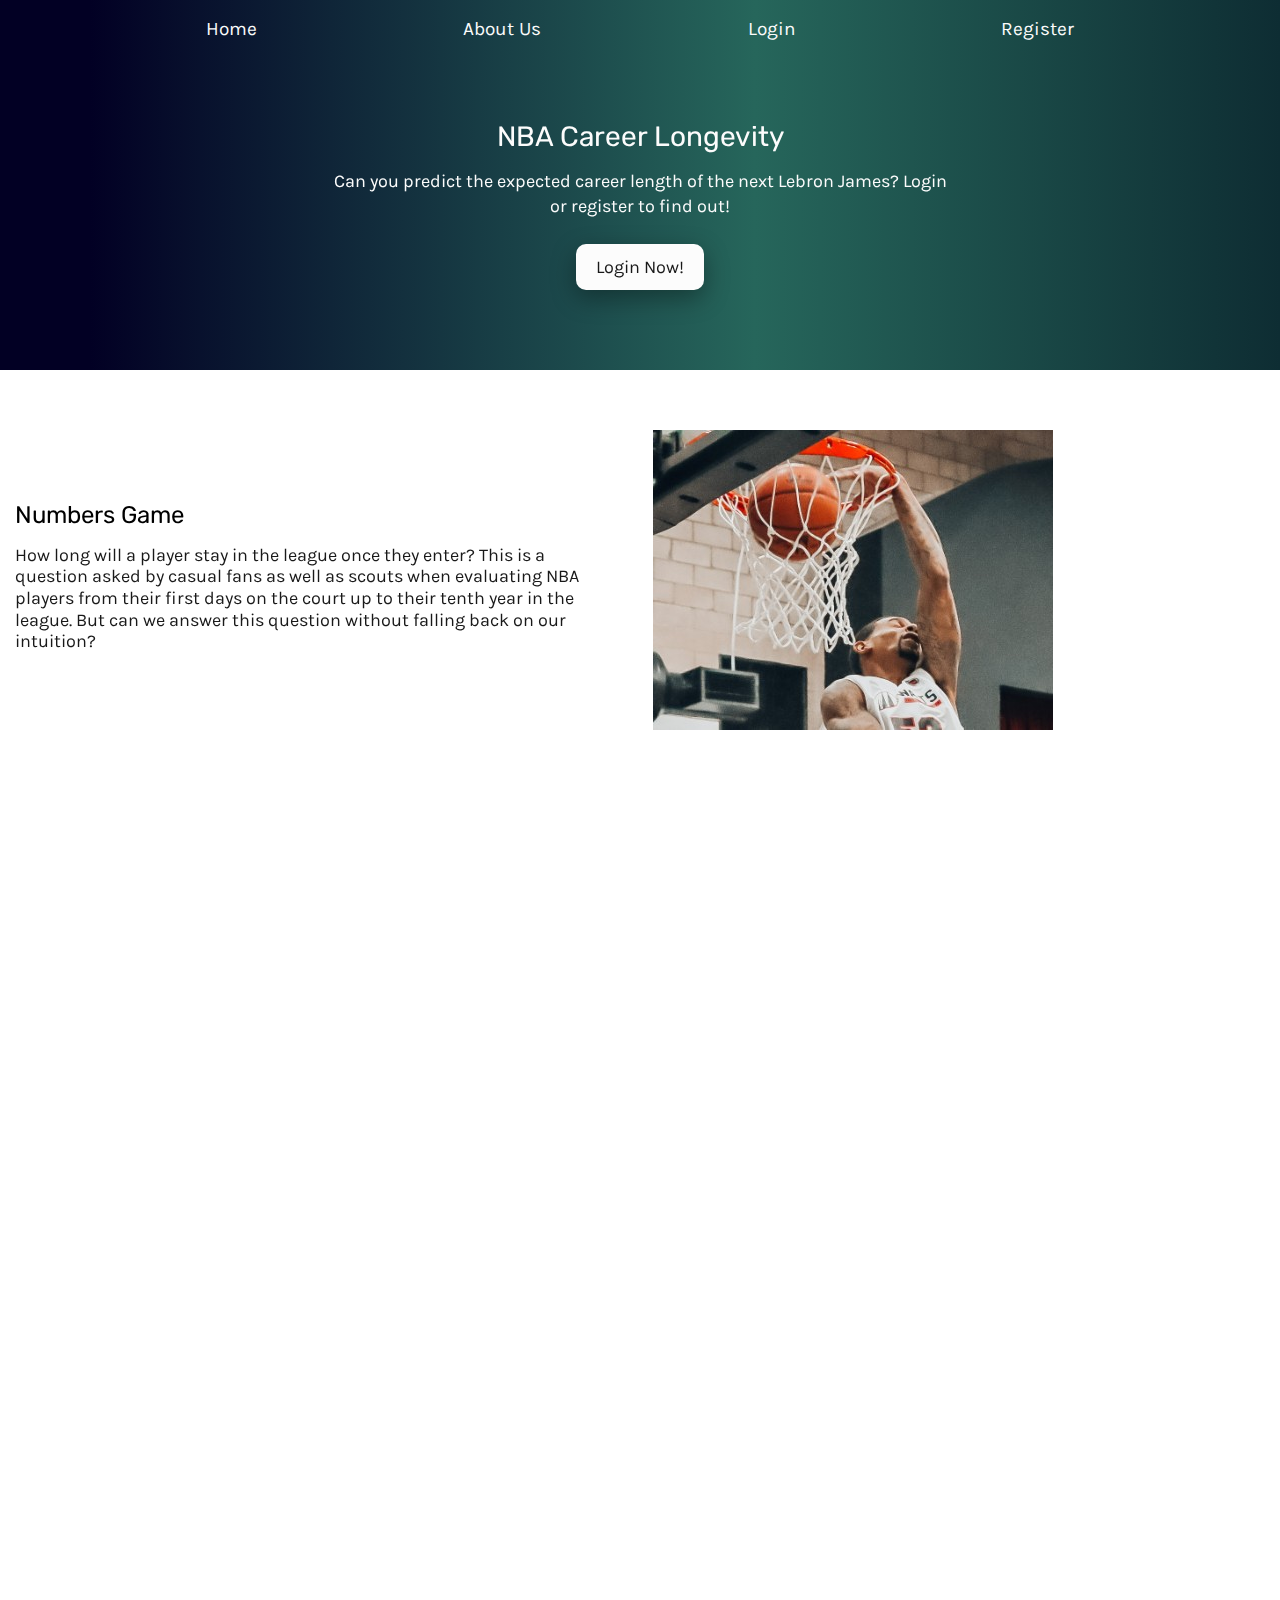
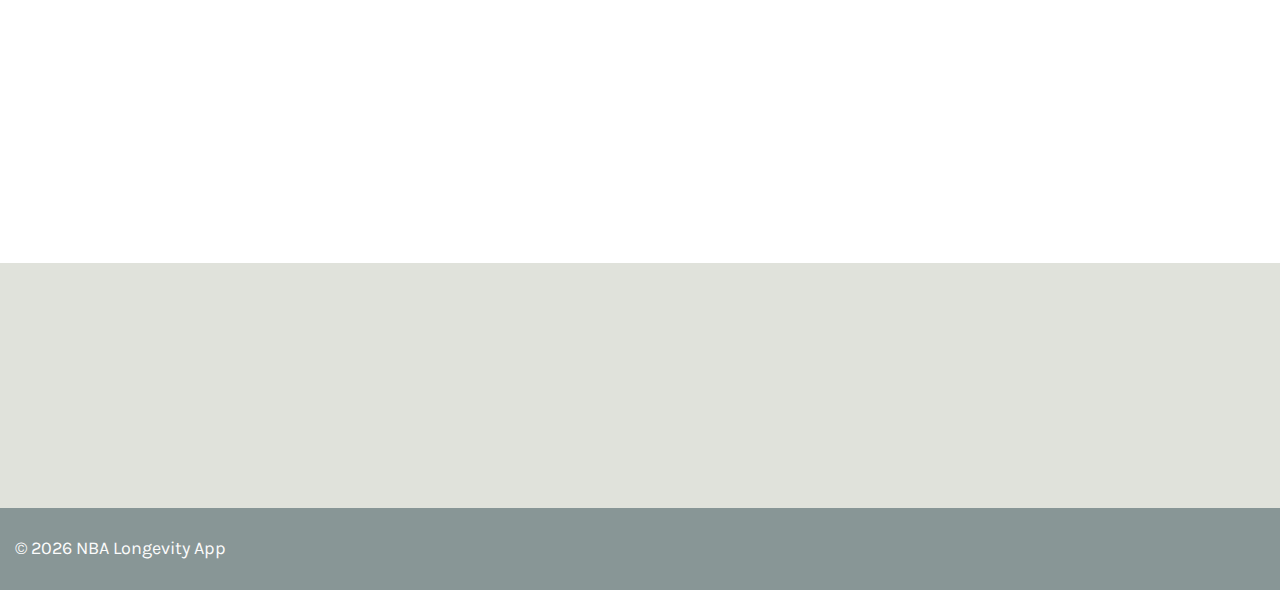
==== index.html @ 55fcea8c "Adjusted animation styles on home page." ====
<!DOCTYPE html>
<html lang="en">
<head>
  <meta charset="UTF-8">
  <meta name="viewport" content="width=device-width, initial-scale=1.0">
  <meta http-equiv="X-UA-Compatible" content="ie=edge">
  <title>NBA Career Longevity</title>
  <link href="https://fonts.googleapis.com/css?family=Karla:400,700|Rubik:400,700" rel="stylesheet">
  <link rel="stylesheet" href="https://use.fontawesome.com/releases/v5.8.1/css/all.css" integrity="sha384-50oBUHEmvpQ+1lW4y57PTFmhCaXp0ML5d60M1M7uH2+nqUivzIebhndOJK28anvf" crossorigin="anonymous">
  <link href="https://unpkg.com/aos@2.3.1/dist/aos.css" rel="stylesheet">

  <link rel="stylesheet" href="css/index.css">
</head>
<body>
  <section class="hero">
    <header class="nav-bar">
        <nav class="main-navigation">
          <a href=""></a>
          <a href=""></a>
          <a href=""></a>
          <a href=""></a>
        </nav>
    </header>
    <div class="hero--content" data-aos="zoom-in-down">
      <h1>NBA Career Longevity</h1>
      <p>Can you predict the expected career length of the next Lebron James? Login or register to find out!</p>
      <a class="button button--white" href="https://nbacp.netlify.com/login">Login Now!</a>    
    </div>
  </section>

  <section class="alternating-content">
    <div class="container align-center">
      <div class="col-half" data-aos="fade-right" data-aos-duration="600" data-aos-easing="ease-in-cubic">
        <h2>Numbers Game</h2>
        <p>How long will a player stay in the league once they enter? This is a question asked by casual fans as well as scouts when evaluating NBA players from their first days on the court up to their tenth year in the league. But can we answer this question without falling back on our intuition?</p>
      </div>
      <div class="col-half" data-aos="fade-left" data-aos-duration="600" data-aos-easing="ease-in-cubic">
        <img src="img/basketball-pic-cropped.jpg" alt="">
      </div>
    </div>
  </section>
 

  <section class="middle-content">
    <div class="container" data-aos="zoom-in-up">
      <div class="text-content">
        <h2>Forecasting Super Stars</h2>
        <p>If given the measurements and production of a player like Steph Curry, can a reliable model be created to estimate if Steph will be active and productive in the NBA five years from now? Although nothing is certain in the realm of sports (why watch if every result is determined), our model can reliably predict the longevity of any player.</p>
      </div>
    </div>
  </section>

  <section class="cards">
    <div class="container">
      <div class="card" data-aos="flip-left" data-aos-duration="650" data-aos-easing="ease-in-sine">
        <h3>Lebron James</h3>
        <ul>
          <li><span class="bold">Years in the NBA:</span> 16</li>
          <li><span class="bold">Position:</span> Small Forward</li>
          <li><span class="bold">Years Remaining:</span> 5</li>
        </ul>
      </div>
      <div class="card" data-aos="flip-left" data-aos-duration="650" data-aos-easing="ease-in-sine">
        <h3>Kyrie Irving</h3>
        <ul>
          <li><span class="bold">Years in the NBA:</span> 8</li>
          <li><span class="bold">Position:</span> Point Guard</li>
          <li><span class="bold">Years Remaining:</span> 10</li>
        </ul>
      </div>
      <div class="card" data-aos="flip-left" data-aos-duration="650" data-aos-easing="ease-in-sine">
        <h3>Stephen Curry</h3>
        <ul>
          <li><span class="bold">Years in the NBA:</span> 10</li>
          <li><span class="bold">Position:</span> Point Guard</li>
          <li><span class="bold">Years Remaining:</span> 7</li>
        </ul>
      </div>
      <div class="card" data-aos="flip-left" data-aos-duration="650" data-aos-easing="ease-in-sine">
        <h3>Kevin Durant</h3>
        <ul>
          <li><span class="bold">Years in the NBA:</span> 12</li>
          <li><span class="bold">Position:</span> Small Forward</li>
          <li><span class="bold">Years Remaining:</span> 6</li>
        </ul>
      </div>
    </div>
  </section>

  <section class="alternating-content">
    <div class="container align-center">
      <div class="col-half" data-aos="fade-left" data-aos-duration="600" data-aos-easing="ease-in-cubic">
        <img src="img/basketball-swoosh-cropped.jpg" alt="Basketball entering hoop" class="max-400">
      </div>
      <div class="col-half" data-aos="fade-right" data-aos-duration="600" data-aos-easing="ease-in-cubic">
        <h2>Win Your Fantasy League</h2>
        <p>How do you beat your friends in fantasy league year after year? Answer: by leveraging our data sets and predictive models to give you an edge over the competition. Our models can give you insight into all of your draft picks this year like whether or not you should draft Zion Williamson this year or save your pick for another under the radar player.</p>
      </div>
    </div>
  </section>

  <section class="prefooter">
    <div class="container" data-aos="zoom-out-up">
      <h2>Search Any Player!</h2>
        <p>What are you waiting for? Login now to see if Kyle Korver will be in the league two years from now.</p>
        <a href="https://nbacp.netlify.com/login" class="button button--white" type="submit">Login Now</a>
    </div>
  </section>

  <footer class="main-footer">
    <div class="container">
      <div>
        <p>&copy; <span class="year"></span> NBA Longevity App</p>
      </div>
      <div>
        <a class="social-icons" href="https://www.facebook.com/sharer.php?u=https%3A%2F%2Fnbacareerlength.netlify.com%2F" target="_blank"><i class="fab fa-facebook"></i></a>
        <a class="social-icons" href="https://twitter.com/intent/tweet?text=Predict Career Stats of NBA Players.&hashtags=nba,data" target="_blank"><i class="fab fa-twitter"></i></a>
      </div>
    </div>
  </footer>

<script src="https://unpkg.com/aos@2.3.1/dist/aos.js"></script>
<script src="/js/index.js"></script>
</body>
</html>
---- css/index.css ----
/* http://meyerweb.com/eric/tools/css/reset/ 
   v2.0 | 20110126
   License: none (public domain)
*/
html,
body,
div,
span,
applet,
object,
iframe,
h1,
h2,
h3,
h4,
h5,
h6,
p,
blockquote,
pre,
a,
abbr,
acronym,
address,
big,
cite,
code,
del,
dfn,
em,
img,
ins,
kbd,
q,
s,
samp,
small,
strike,
strong,
sub,
sup,
tt,
var,
b,
u,
i,
center,
dl,
dt,
dd,
ol,
ul,
li,
fieldset,
form,
label,
legend,
table,
caption,
tbody,
tfoot,
thead,
tr,
th,
td,
article,
aside,
canvas,
details,
embed,
figure,
figcaption,
footer,
header,
hgroup,
menu,
nav,
output,
ruby,
section,
summary,
time,
mark,
audio,
video {
  margin: 0;
  padding: 0;
  border: 0;
  font-size: 100%;
  font: inherit;
  vertical-align: baseline;
}
/* HTML5 display-role reset for older browsers */
article,
aside,
details,
figcaption,
figure,
footer,
header,
hgroup,
menu,
nav,
section {
  display: block;
}
body {
  line-height: 1;
}
ol,
ul {
  list-style: none;
}
blockquote,
q {
  quotes: none;
}
blockquote:before,
blockquote:after,
q:before,
q:after {
  content: '';
  content: none;
}
table {
  border-collapse: collapse;
  border-spacing: 0;
}
* {
  box-sizing: border-box;
}
html {
  font-size: 62.5%;
}
html,
body {
  font-family: 'Karla', sans-serif;
}
body {
  overflow-x: hidden;
}
h1,
h2,
h3,
h4,
h5,
h6 {
  font-family: 'Rubik', sans-serif;
  line-height: 1.2;
  margin: 0 0 1rem 0;
}
h1 {
  font-size: 2.8rem;
}
h2 {
  font-size: 2.4rem;
}
h3 {
  font-size: 2.2rem;
}
p {
  font-size: 1.8rem;
  line-height: 1.2;
  color: #191919;
  margin: 0 0 0.8rem 0;
}
a {
  font-size: 1.6rem;
}
button {
  font-family: 'Karla', sans-serif;
}
img {
  max-width: 100%;
  height: auto;
}
.container {
  max-width: 1280px;
  width: 100%;
  margin: 0 auto;
  padding: 0 1.5rem;
}
.align-center {
  display: flex;
  align-items: center;
  flex-wrap: wrap;
}
.bold {
  font-weight: bold;
}
.max-400 {
  max-width: 400px;
}
@media (max-width: 500px) {
  .max-400 {
    max-width: 100%;
  }
}
.col-half {
  width: 48%;
  padding-right: 1%;
}
@media (max-width: 850px) {
  .col-half {
    width: 100%;
    padding: 0 2%;
  }
}
.nav-bar {
  padding: 2rem 0;
  background: transparent;
  transition: 0.3s all ease-in;
  width: 100%;
  position: fixed;
  background: linear-gradient(90deg, #020024 7%, #26665b 59%, #0e2d33 100%);
  z-index: 9999;
  height: 70px;
}
.nav-bar.in-view {
  height: 55px;
}
.main-navigation {
  display: flex;
  justify-content: space-evenly;
}
.main-navigation a {
  color: #fcfcfc;
  font-size: 1.9rem;
  text-decoration: none;
  display: inline-block;
  transition: 0.25s opacity cubic-bezier(0.88, 0.03, 0.25, 0.87);
  position: relative;
}
@media (max-width: 500px) {
  .main-navigation a {
    font-size: 1.5rem;
  }
}
.main-navigation a:hover {
  opacity: 0.8;
}
.main-navigation a:before {
  content: '';
  position: absolute;
  left: 50%;
  transform: translateX(-50%);
  bottom: -8px;
  height: 3px;
  width: 0;
  background: #fcfcfc;
  transition: 0.26s width cubic-bezier(0, 1.07, 1, 1);
}
.main-navigation a:hover::before {
  width: 100%;
}
.main-footer {
  background: #889696;
  padding: 3rem 0;
}
.main-footer .container {
  display: flex;
  align-items: center;
  justify-content: space-between;
}
@media (max-width: 500px) {
  .main-footer .container {
    display: block;
    max-width: 300px;
    text-align: center;
  }
}
.main-footer p {
  color: #fcfcfc;
  margin-bottom: 0;
}
@media (max-width: 500px) {
  .main-footer p {
    margin-bottom: 1.2rem;
  }
}
.main-footer .social-icons {
  display: inline-block;
  margin: 0 2rem;
  transition: 0.25s opacity cubic-bezier(0.63, 0.04, 0.42, 0.97);
}
.main-footer .social-icons:last-child {
  margin-right: 0;
}
@media (max-width: 500px) {
  .main-footer .social-icons:last-child {
    margin-right: 2rem;
  }
}
.main-footer .social-icons:hover {
  opacity: 0.4;
}
.main-footer .social-icons i {
  font-size: 1.9rem;
  color: #fcfcfc;
}
.prefooter {
  background: #e0e2db;
  padding: 5rem 0 3rem;
}
.prefooter .container {
  text-align: center;
}
.prefooter h2 {
  margin-bottom: 2.5rem;
}
.prefooter p {
  max-width: 690px;
  margin: 0 auto 2.2rem;
}
.hero {
  background: linear-gradient(90deg, #020024 7%, #26665b 59%, #0e2d33 100%);
  padding: 0 0 8rem;
  background-size: cover;
}
.hero--content {
  max-width: 1000px;
  margin: 0 auto;
  padding: 12rem 1.5rem 0;
  display: flex;
  flex-direction: column;
  align-items: center;
}
.hero--content h1 {
  color: #fcfcfc;
  margin-bottom: 1.5rem;
}
.hero--content p {
  color: #fcfcfc;
  max-width: 620px;
  text-align: center;
  margin: 0 auto 2.5rem;
  line-height: 1.4;
}
.alternating-content {
  margin: 6rem 0 4rem;
}
.alternating-content .col-half:last-child {
  margin-left: 3%;
}
@media (max-width: 850px) {
  .alternating-content .col-half:last-child {
    margin-top: 2rem;
    margin-left: 0;
  }
}
.alternating-content h2 {
  margin-bottom: 1.5rem;
}
.button {
  text-decoration: none;
  padding: 1.4rem 2rem;
  display: inline-block;
  font-size: 1.8rem;
  border-radius: 1rem;
  border: 0;
  box-shadow: 0 8px 24px 0 rgba(0, 0, 0, 0.35);
  transition: 0.3s all cubic-bezier(0.88, 0.03, 0.25, 0.87);
}
.button:hover {
  cursor: pointer;
  transform: translateY(-2px);
  opacity: 0.9;
}
.button--small {
  padding: 1rem 1.5rem;
}
.button--white {
  background: #fcfcfc;
  color: #191919;
}
.middle-content {
  margin: 8rem 0 10rem;
}
@media (max-width: 850px) {
  .middle-content {
    margin: 4rem 0 6rem;
  }
}
.middle-content .text-content {
  max-width: 570px;
  margin: 0 auto;
  text-align: center;
}
.middle-content .text-content h2 {
  margin-bottom: 1rem;
}
.cards {
  margin: 3rem 0 8rem;
}
@media (max-width: 850px) {
  .cards {
    margin: 3rem 0 5rem;
  }
}
.cards .container {
  display: flex;
  flex-wrap: wrap;
  justify-content: space-between;
}
.cards .card {
  background: #e0e2db;
  padding: 2.5rem 3rem;
  border-radius: 1rem;
  box-shadow: 0 8px 24px 0 rgba(0, 0, 0, 0.35);
  max-width: 25%;
  margin-bottom: 1.5rem;
}
@media (max-width: 1015px) {
  .cards .card {
    max-width: 48%;
    width: 50%;
  }
}
@media (max-width: 850px) {
  .cards .card {
    max-width: 100%;
    width: 100%;
  }
}
.cards .card h3 {
  font-size: 2.4rem;
}
.cards .card li {
  font-size: 1.8rem;
  line-height: 1.2;
  margin-top: 2rem;
}
.team-members {
  margin: 4.5rem 0;
}
.team-members h2 {
  font-size: 2.8rem;
}
.team-members .team-intro {
  text-align: center;
}
.team-members .team-intro p {
  max-width: 700px;
  margin: 0 auto;
}
.team-members .team-member-info {
  margin-top: 5rem;
  display: flex;
  flex-wrap: wrap;
  justify-content: space-evenly;
}
.team-members .team-member {
  background: #e0e2db;
  padding: 2rem;
  margin: 1.5rem 0;
  box-shadow: 0 8px 24px 0 rgba(0, 0, 0, 0.35);
  border-radius: 4px;
}
.team-members .team-member img {
  max-width: 300px;
}
.team-members .team-member h3 {
  margin: 1.5rem 0 0.5rem;
}
.team-members .team-member h4 {
  font-size: 1.6rem;
  margin-bottom: 2rem;
}
.team-members .team-member .modal {
  position: fixed;
  left: 0;
  top: 0;
  width: 100%;
  height: 100%;
  z-index: 990;
}
.team-members .team-member .modal .overlay {
  position: absolute;
  left: 0;
  top: 0;
  width: 100%;
  height: 100%;
  z-index: 990;
  background: rgba(0, 0, 0, 0.7);
}
.team-members .team-member .modal .modal--content {
  z-index: 995;
  position: absolute;
  top: 50%;
  left: 50%;
  transform: translate(-50%, -50%);
  max-height: 90%;
  overflow: auto;
  background: #fcfcfc;
  padding: 1rem 2.5rem;
  box-shadow: 0 1px 5px rgba(0, 0, 0, 0.5);
  border-radius: 4px;
  width: 350px;
}
.team-members .team-member .modal .modal--content h2 {
  font-size: 3rem;
  margin: 2rem 0 3.5rem;
  text-align: center;
}
.team-members .team-member .modal .close-modal {
  position: absolute;
  right: 10px;
  top: 10px;
  cursor: pointer;
  font-size: 18px;
  opacity: 0.5;
  background: none;
  border: none;
  transition: opacity 0.2s cubic-bezier(0.82, 0.43, 0.04, 0.71);
}
.team-members .team-member .modal .close-modal:hover {
  opacity: 0.75;
}
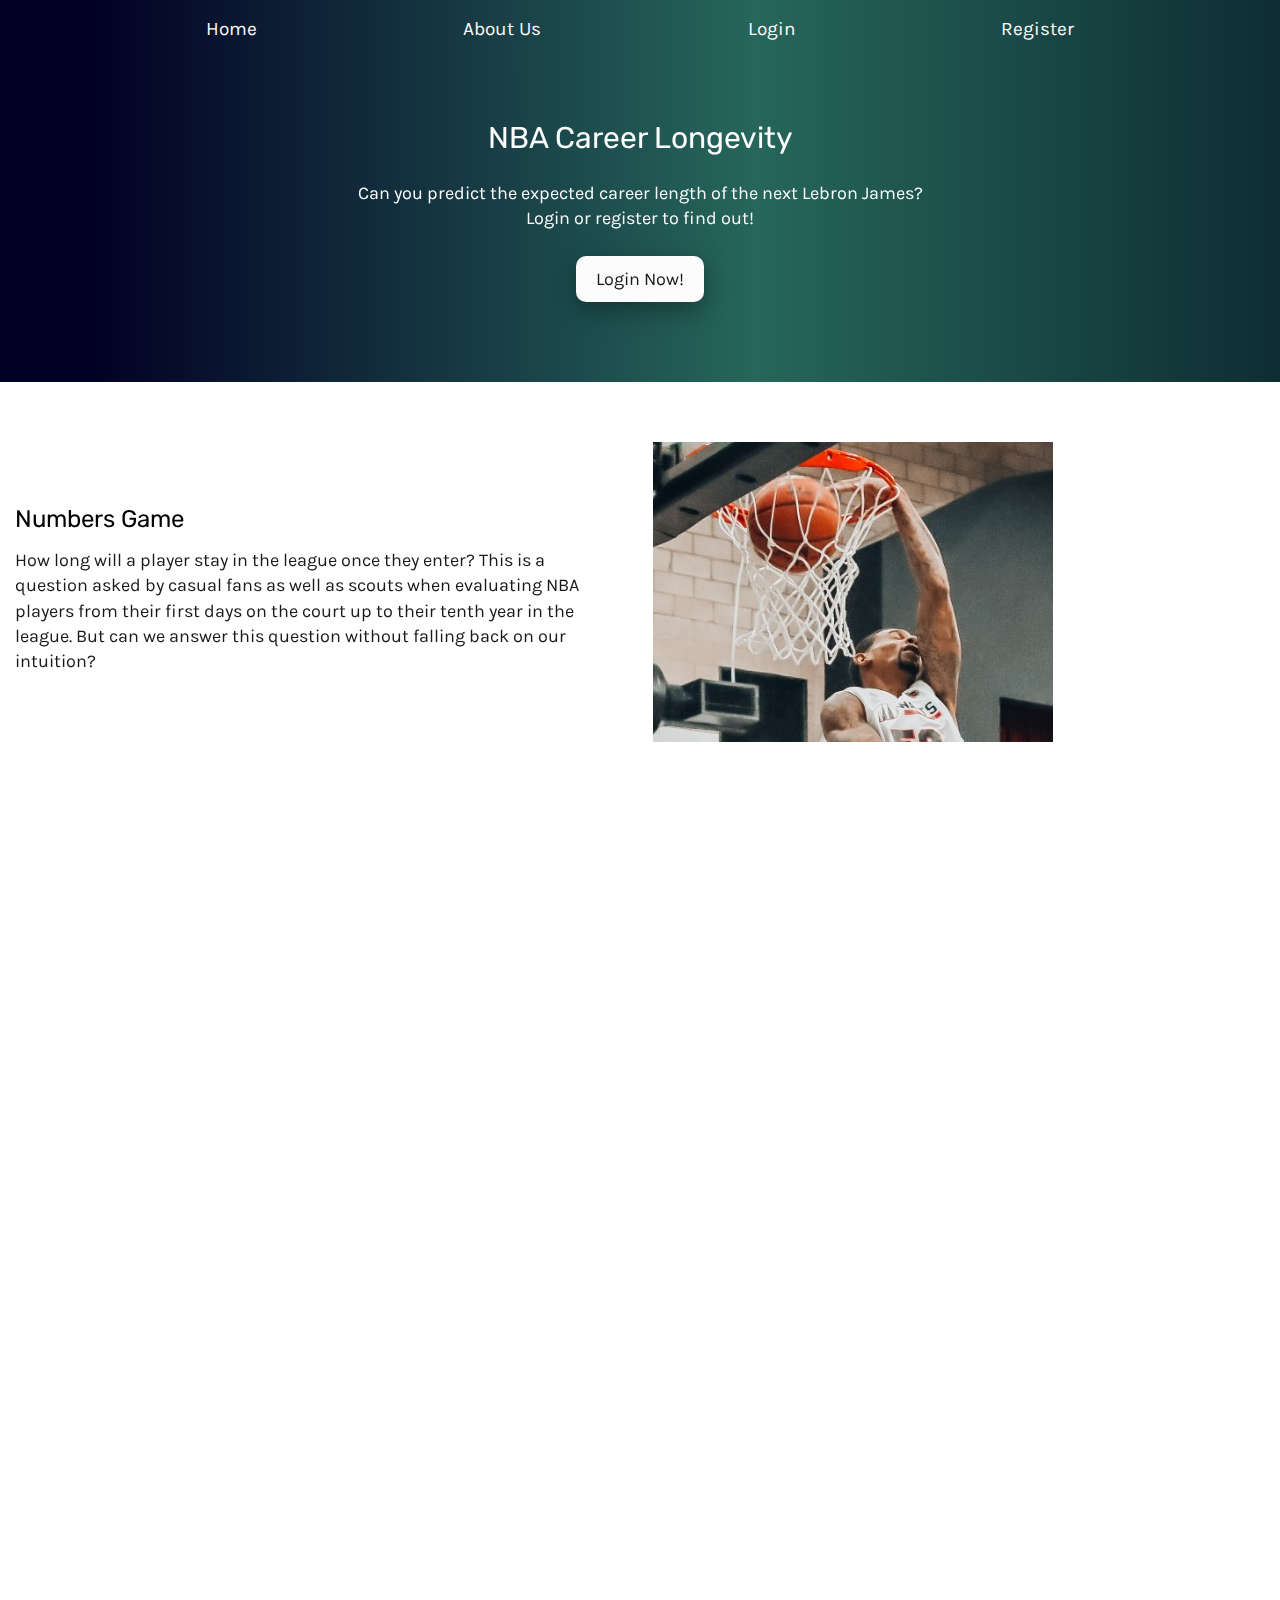
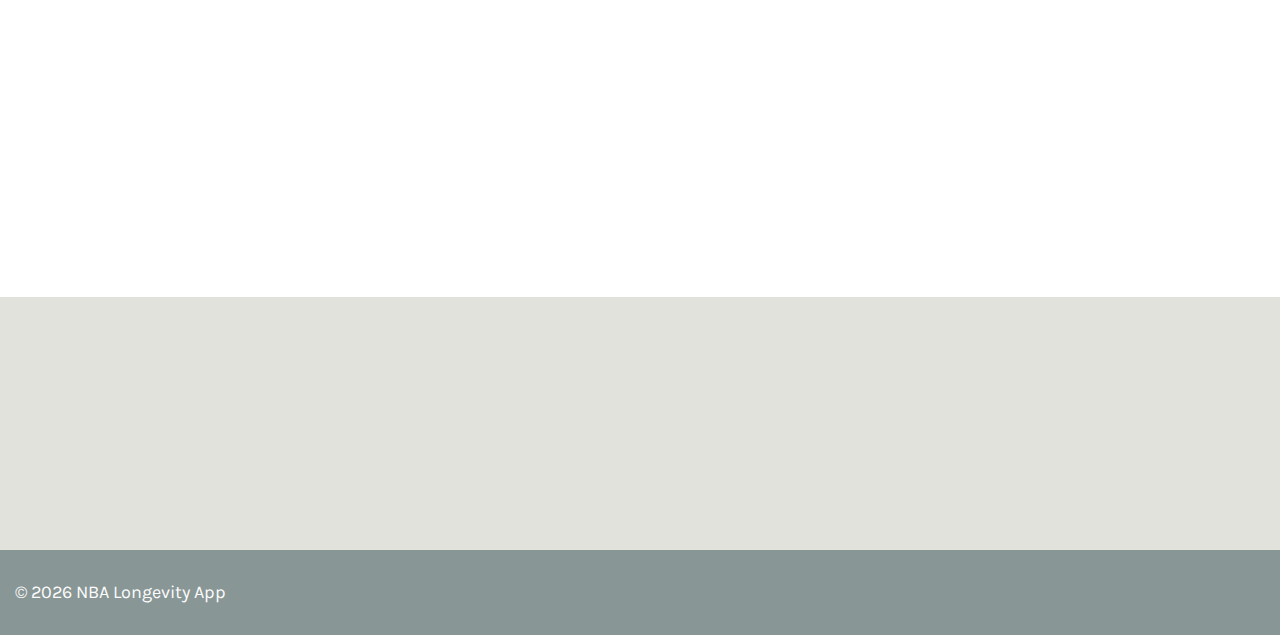
==== commit 40e9b50e: "Updated content on home page and adjusted styling on home page. Added less mixin." ====
--- a/index.html
+++ b/index.html
@@ -35,7 +35,7 @@
         <p>How long will a player stay in the league once they enter? This is a question asked by casual fans as well as scouts when evaluating NBA players from their first days on the court up to their tenth year in the league. But can we answer this question without falling back on our intuition?</p>
       </div>
       <div class="col-half" data-aos="fade-left" data-aos-duration="600" data-aos-easing="ease-in-cubic">
-        <img src="img/basketball-pic-cropped.jpg" alt="">
+        <img src="img/basketball-pic-cropped.jpg" alt="Player dunking basketball">
       </div>
     </div>
   </section>
@@ -94,7 +94,7 @@
       </div>
       <div class="col-half" data-aos="fade-right" data-aos-duration="600" data-aos-easing="ease-in-cubic">
         <h2>Win Your Fantasy League</h2>
-        <p>How do you beat your friends in fantasy league year after year? Answer: by leveraging our data sets and predictive models to give you an edge over the competition. Our models can give you insight into all of your draft picks this year like whether or not you should draft Zion Williamson this year or save your pick for another under the radar player.</p>
+        <p>How do you beat your friends in fantasy league year after year? Answer: by leveraging our data sets and predictive models to give you an edge over the competition. Our models can give you insight into all of your draft picks this year. For example, should you do whatever is necessary to draft Zion Williamson next year? Or should you save your first round pick for another under the radar player (think Steph Curry)?</p>
       </div>
     </div>
   </section>
--- a/css/index.css
+++ b/css/index.css
@@ -150,7 +150,7 @@
   margin: 0 0 1rem 0;
 }
 h1 {
-  font-size: 2.8rem;
+  font-size: 3rem;
 }
 h2 {
   font-size: 2.4rem;
@@ -160,7 +160,7 @@
 }
 p {
   font-size: 1.8rem;
-  line-height: 1.2;
+  line-height: 1.4;
   color: #191919;
   margin: 0 0 0.8rem 0;
 }
@@ -245,10 +245,10 @@
   left: 50%;
   transform: translateX(-50%);
   bottom: -8px;
-  height: 3px;
+  height: 2px;
   width: 0;
   background: #fcfcfc;
-  transition: 0.26s width cubic-bezier(0, 1.07, 1, 1);
+  transition: 0.2s width cubic-bezier(0, 1.07, 1, 1);
 }
 .main-navigation a:hover::before {
   width: 100%;
@@ -327,11 +327,11 @@
 }
 .hero--content h1 {
   color: #fcfcfc;
-  margin-bottom: 1.5rem;
+  margin-bottom: 2.5rem;
 }
 .hero--content p {
   color: #fcfcfc;
-  max-width: 620px;
+  max-width: 600px;
   text-align: center;
   margin: 0 auto 2.5rem;
   line-height: 1.4;
@@ -420,6 +420,7 @@
   .cards .card {
     max-width: 100%;
     width: 100%;
+    margin-bottom: 2.5rem;
   }
 }
 .cards .card h3 {
@@ -466,7 +467,7 @@
   font-size: 1.6rem;
   margin-bottom: 2rem;
 }
-.team-members .team-member .modal {
+.modal {
   position: fixed;
   left: 0;
   top: 0;
@@ -474,7 +475,7 @@
   height: 100%;
   z-index: 990;
 }
-.team-members .team-member .modal .overlay {
+.modal .overlay {
   position: absolute;
   left: 0;
   top: 0;
@@ -483,7 +484,7 @@
   z-index: 990;
   background: rgba(0, 0, 0, 0.7);
 }
-.team-members .team-member .modal .modal--content {
+.modal .modal--content {
   z-index: 995;
   position: absolute;
   top: 50%;
@@ -492,17 +493,32 @@
   max-height: 90%;
   overflow: auto;
   background: #fcfcfc;
-  padding: 1rem 2.5rem;
+  padding: 2.1rem 2.5rem;
   box-shadow: 0 1px 5px rgba(0, 0, 0, 0.5);
   border-radius: 4px;
   width: 350px;
 }
-.team-members .team-member .modal .modal--content h2 {
+.modal .modal--content h2 {
   font-size: 3rem;
   margin: 2rem 0 3.5rem;
   text-align: center;
 }
-.team-members .team-member .modal .close-modal {
+.modal .modal--content p {
+  font-size: 1.6rem;
+  margin: 1rem 0 1.8rem;
+}
+.modal .modal--content .link {
+  color: #191919;
+  transition: 0.2s opacity cubic-bezier(0.64, 0.4, 0.04, 0.46);
+  font-weight: bold;
+}
+.modal .modal--content .link:hover {
+  opacity: 0.6;
+}
+.modal .modal--content .link i {
+  margin-right: 0.5rem;
+}
+.modal .close-modal {
   position: absolute;
   right: 10px;
   top: 10px;
@@ -513,6 +529,6 @@
   border: none;
   transition: opacity 0.2s cubic-bezier(0.82, 0.43, 0.04, 0.71);
 }
-.team-members .team-member .modal .close-modal:hover {
+.modal .close-modal:hover {
   opacity: 0.75;
 }
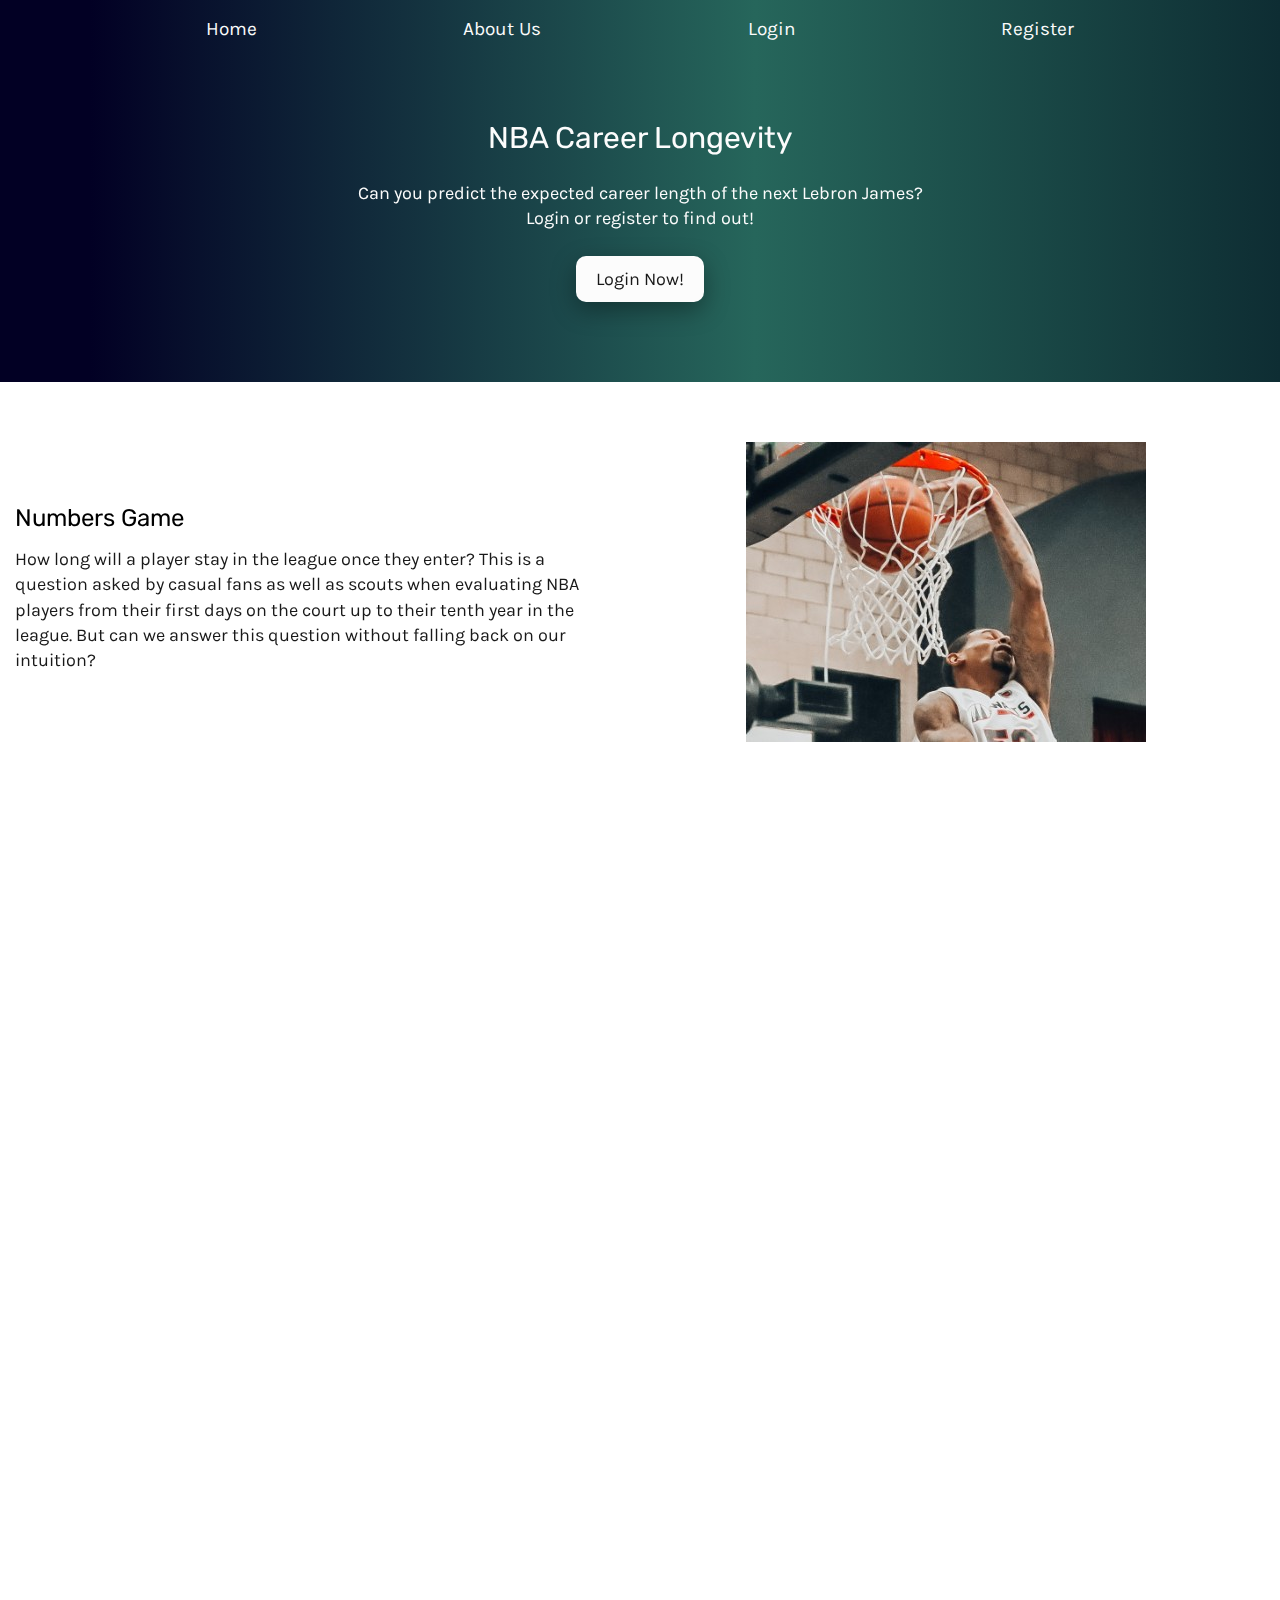
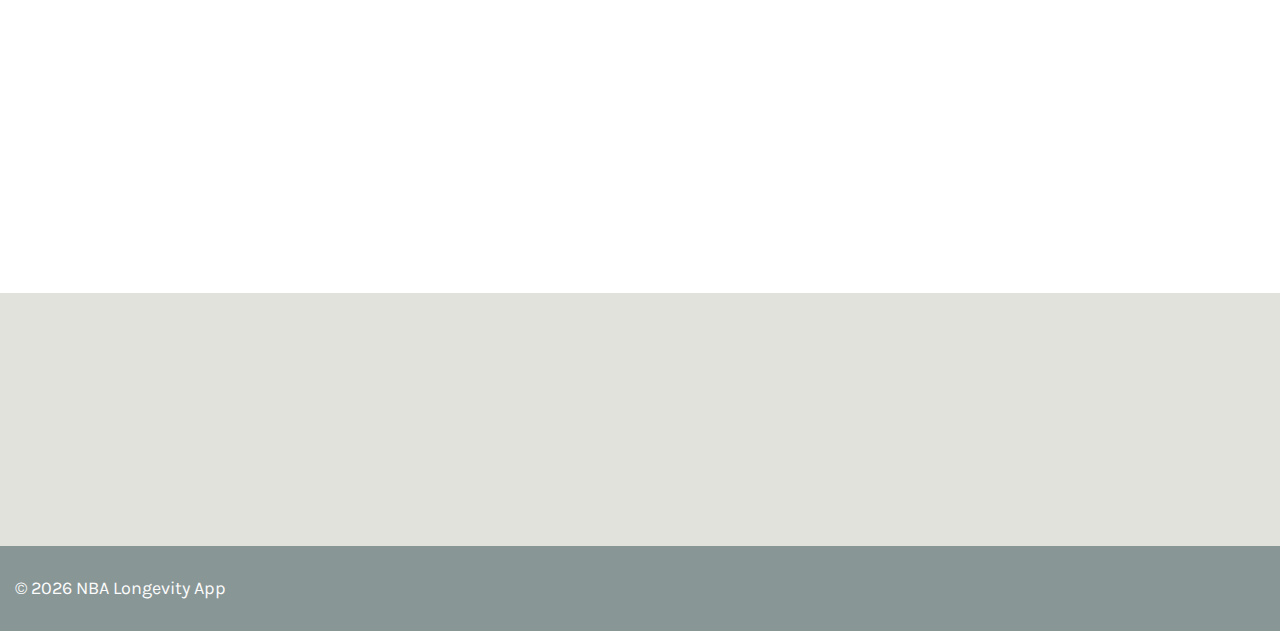
==== commit 5eb73fef: "Updated readme file description. Modified team member card function to take in array of objects and " ====
--- a/index.html
+++ b/index.html
@@ -34,7 +34,7 @@
         <h2>Numbers Game</h2>
         <p>How long will a player stay in the league once they enter? This is a question asked by casual fans as well as scouts when evaluating NBA players from their first days on the court up to their tenth year in the league. But can we answer this question without falling back on our intuition?</p>
       </div>
-      <div class="col-half" data-aos="fade-left" data-aos-duration="600" data-aos-easing="ease-in-cubic">
+      <div class="col-half col-img" data-aos="fade-left" data-aos-duration="600" data-aos-easing="ease-in-cubic">
         <img src="img/basketball-pic-cropped.jpg" alt="Player dunking basketball">
       </div>
     </div>
@@ -89,7 +89,7 @@
 
   <section class="alternating-content">
     <div class="container align-center">
-      <div class="col-half" data-aos="fade-left" data-aos-duration="600" data-aos-easing="ease-in-cubic">
+      <div class="col-half col-img" data-aos="fade-left" data-aos-duration="600" data-aos-easing="ease-in-cubic">
         <img src="img/basketball-swoosh-cropped.jpg" alt="Basketball entering hoop" class="max-400">
       </div>
       <div class="col-half" data-aos="fade-right" data-aos-duration="600" data-aos-easing="ease-in-cubic">
--- a/css/index.css
+++ b/css/index.css
@@ -196,6 +196,11 @@
     max-width: 100%;
   }
 }
+.col-img {
+  display: flex;
+  justify-content: center;
+  align-items: center;
+}
 .col-half {
   width: 48%;
   padding-right: 1%;
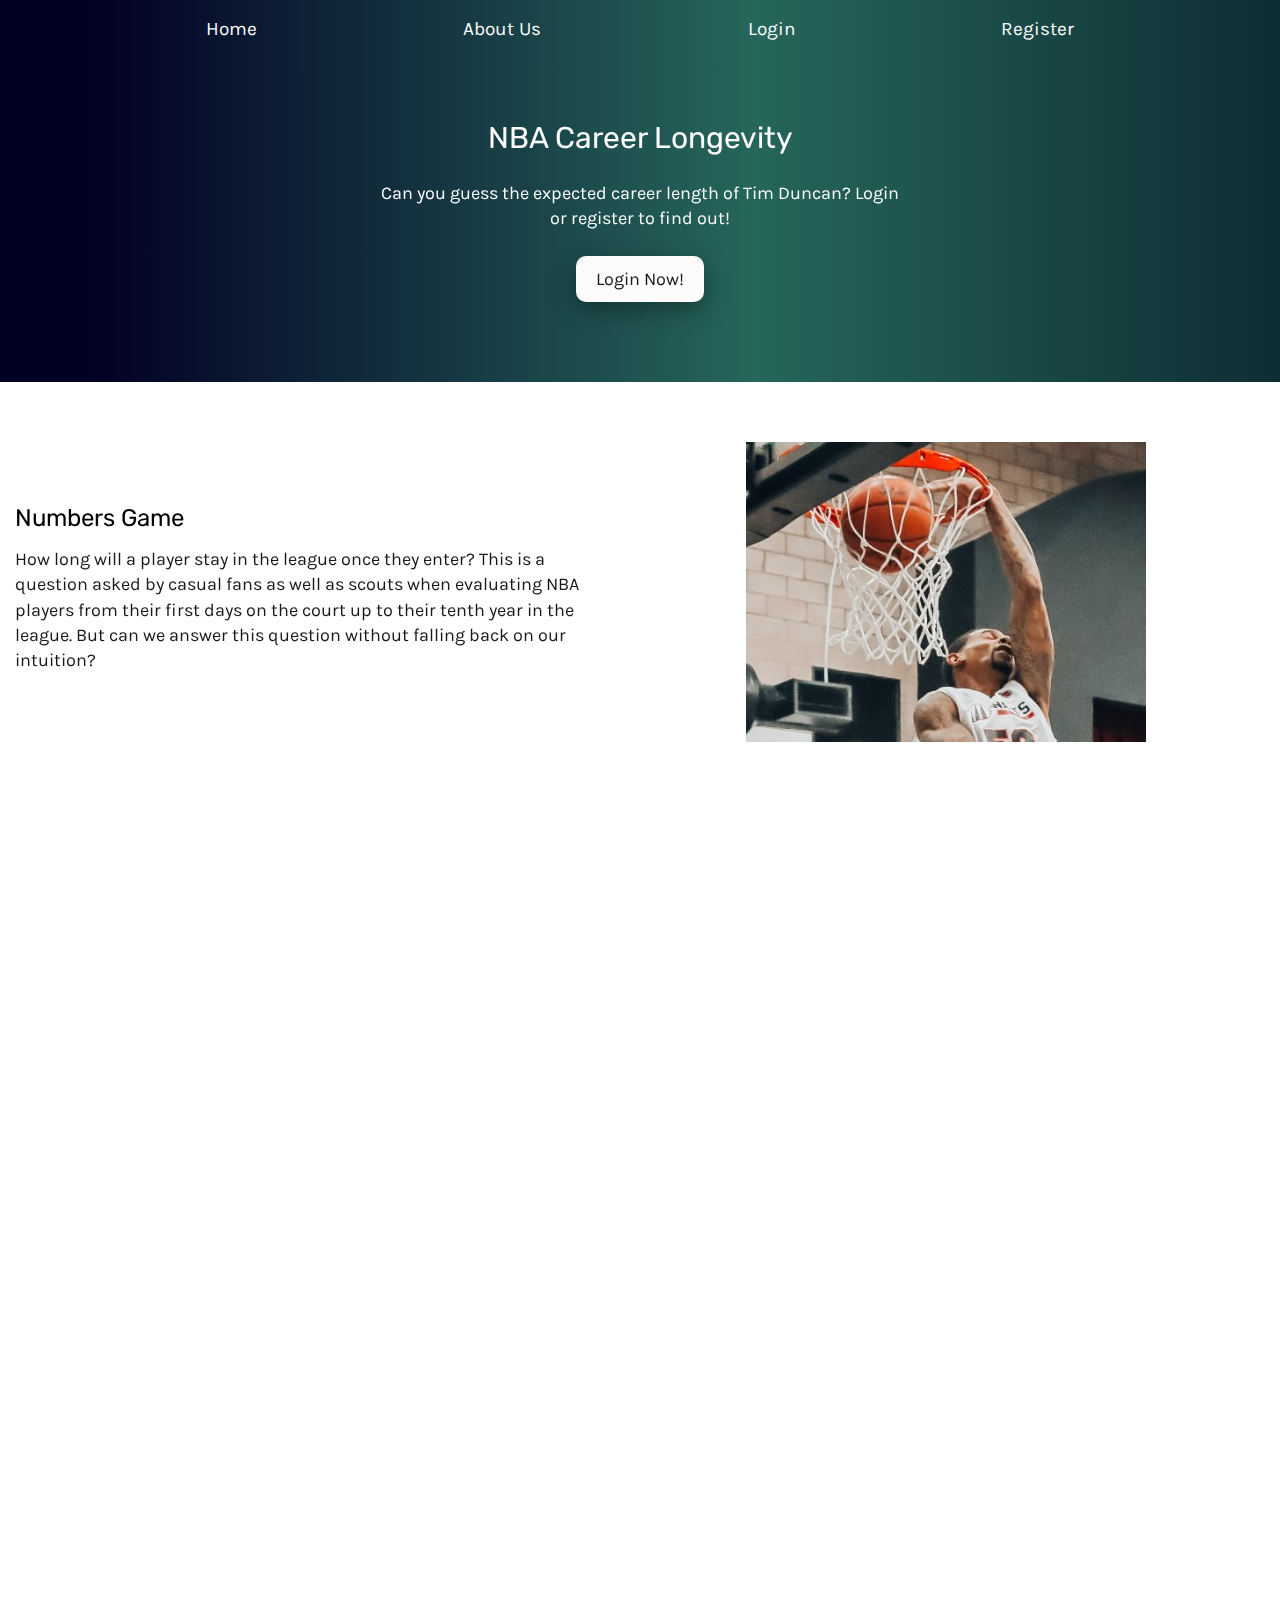
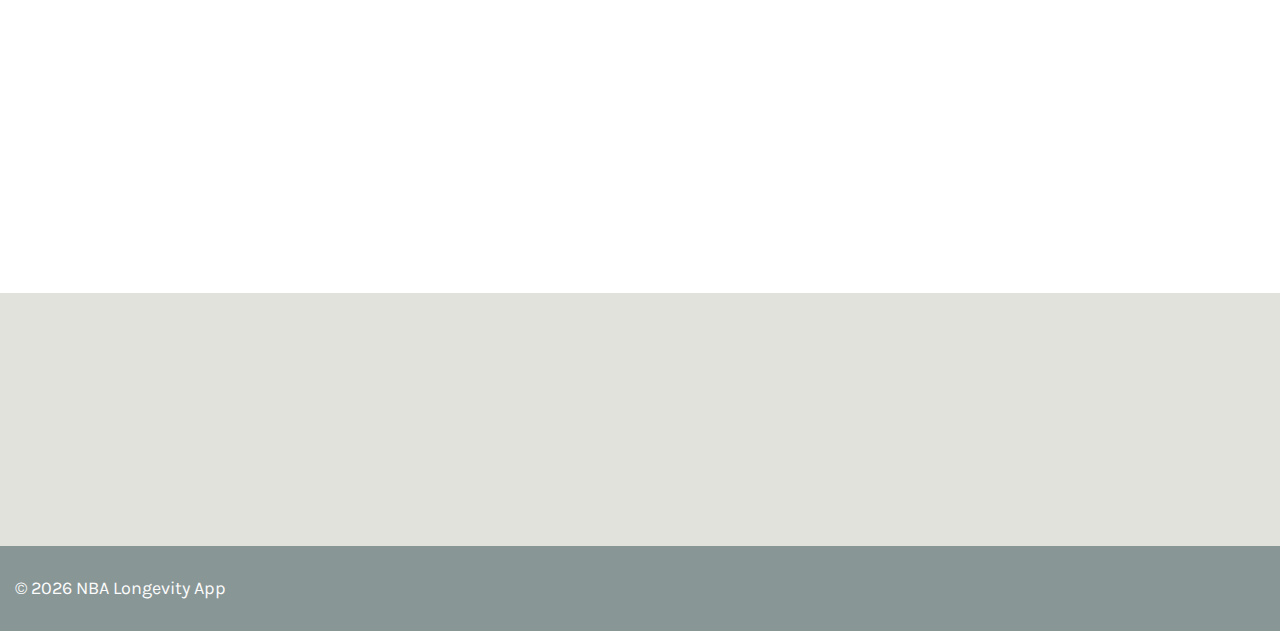
==== commit f9ad02db: "Added bio and team image for Daniel. Created random name function to display new basketball names on" ====
--- a/index.html
+++ b/index.html
@@ -12,114 +12,82 @@
   <link rel="stylesheet" href="css/index.css">
 </head>
 <body>
-  <section class="hero">
-    <header class="nav-bar">
-        <nav class="main-navigation">
-          <a href=""></a>
-          <a href=""></a>
-          <a href=""></a>
-          <a href=""></a>
-        </nav>
-    </header>
-    <div class="hero--content" data-aos="zoom-in-down">
-      <h1>NBA Career Longevity</h1>
-      <p>Can you predict the expected career length of the next Lebron James? Login or register to find out!</p>
-      <a class="button button--white" href="https://nbacp.netlify.com/login">Login Now!</a>    
-    </div>
-  </section>
+  <div class="wrapper">
+    <section class="hero">
+      <header class="nav-bar">
+          <nav class="main-navigation">
+          </nav>
+      </header>
+      <div class="hero--content" data-aos="zoom-in-down">
+        <h1>NBA Career Longevity</h1>
+        <p>Can you guess the expected career length of <span class="random-player">Lebron James</span>? Login or register to find out!</p>
+        <a class="button button--white" href="https://nbacp.netlify.com/login">Login Now!</a>    
+      </div>
+    </section>
 
-  <section class="alternating-content">
-    <div class="container align-center">
-      <div class="col-half" data-aos="fade-right" data-aos-duration="600" data-aos-easing="ease-in-cubic">
-        <h2>Numbers Game</h2>
-        <p>How long will a player stay in the league once they enter? This is a question asked by casual fans as well as scouts when evaluating NBA players from their first days on the court up to their tenth year in the league. But can we answer this question without falling back on our intuition?</p>
+    <section class="alternating-content">
+      <div class="container align-center">
+        <div class="col-half" data-aos="fade-right" data-aos-duration="600" data-aos-easing="ease-in-cubic">
+          <h2>Numbers Game</h2>
+          <p>How long will a player stay in the league once they enter? This is a question asked by casual fans as well as scouts when evaluating NBA players from their first days on the court up to their tenth year in the league. But can we answer this question without falling back on our intuition?</p>
+        </div>
+        <div class="col-half col-img" data-aos="fade-left" data-aos-duration="600" data-aos-easing="ease-in-cubic">
+          <img src="img/basketball-pic-cropped.jpg" alt="Player dunking basketball">
+        </div>
       </div>
-      <div class="col-half col-img" data-aos="fade-left" data-aos-duration="600" data-aos-easing="ease-in-cubic">
-        <img src="img/basketball-pic-cropped.jpg" alt="Player dunking basketball">
+    </section>
+  
+
+    <section class="middle-content">
+      <div class="container" data-aos="zoom-in-up">
+        <div class="text-content">
+          <h2>Forecasting Super Stars</h2>
+          <p>If given the measurements and production of a player like Steph Curry, can a reliable model be created to estimate if Steph will be active and productive in the NBA five years from now? Although nothing is certain in the realm of sports (why watch if every result is determined), our model can reliably predict the longevity of any player in the NBA. Check out some popular examples below.</p>
+        </div>
       </div>
-    </div>
-  </section>
- 
+    </section>
 
-  <section class="middle-content">
-    <div class="container" data-aos="zoom-in-up">
-      <div class="text-content">
-        <h2>Forecasting Super Stars</h2>
-        <p>If given the measurements and production of a player like Steph Curry, can a reliable model be created to estimate if Steph will be active and productive in the NBA five years from now? Although nothing is certain in the realm of sports (why watch if every result is determined), our model can reliably predict the longevity of any player.</p>
+    <section class="cards">
+      <div class="container">
       </div>
-    </div>
-  </section>
+    </section>
 
-  <section class="cards">
-    <div class="container">
-      <div class="card" data-aos="flip-left" data-aos-duration="650" data-aos-easing="ease-in-sine">
-        <h3>Lebron James</h3>
-        <ul>
-          <li><span class="bold">Years in the NBA:</span> 16</li>
-          <li><span class="bold">Position:</span> Small Forward</li>
-          <li><span class="bold">Years Remaining:</span> 5</li>
-        </ul>
+    <section class="alternating-content">
+      <div class="container align-center">
+        <div class="col-half col-img" data-aos="fade-left" data-aos-duration="600" data-aos-easing="ease-in-cubic">
+          <img src="img/basketball-swoosh-cropped.jpg" alt="Basketball entering hoop" class="max-400">
+        </div>
+        <div class="col-half" data-aos="fade-right" data-aos-duration="600" data-aos-easing="ease-in-cubic">
+          <h2>Win Your Fantasy League</h2>
+          <p>How do you beat your friends in fantasy league year after year? Answer: by leveraging our data sets and predictive models to give you an edge over the competition. Our models can give you insight into all of your draft picks this year. For example, should you do whatever is necessary to draft Zion Williamson next year? Or should you save your first round pick for another under the radar player (think Steph Curry)?</p>
+        </div>
       </div>
-      <div class="card" data-aos="flip-left" data-aos-duration="650" data-aos-easing="ease-in-sine">
-        <h3>Kyrie Irving</h3>
-        <ul>
-          <li><span class="bold">Years in the NBA:</span> 8</li>
-          <li><span class="bold">Position:</span> Point Guard</li>
-          <li><span class="bold">Years Remaining:</span> 10</li>
-        </ul>
+    </section>
+
+    <section class="prefooter">
+      <div class="container" data-aos="zoom-out-up">
+        <h2>Search Any Player!</h2>
+          <p>What are you waiting for? Login now to see if Kyle Korver will be in the league two years from now.</p>
+          <a href="https://nbacp.netlify.com/login" class="button button--white" type="submit">Login Now</a>
       </div>
-      <div class="card" data-aos="flip-left" data-aos-duration="650" data-aos-easing="ease-in-sine">
-        <h3>Stephen Curry</h3>
-        <ul>
-          <li><span class="bold">Years in the NBA:</span> 10</li>
-          <li><span class="bold">Position:</span> Point Guard</li>
-          <li><span class="bold">Years Remaining:</span> 7</li>
-        </ul>
+    </section>
+
+    <footer class="main-footer">
+      <div class="container">
+        <div>
+          <p>&copy; <span class="year"></span> NBA Longevity App</p>
+        </div>
+        <div>
+          <a class="social-icons" href="https://www.facebook.com/sharer.php?u=https%3A%2F%2Fnbacareerlength.netlify.com%2F" target="_blank"><i class="fab fa-facebook"></i></a>
+          <a class="social-icons" href="https://twitter.com/intent/tweet?text=Predict Career Stats of NBA Players.&hashtags=nba,data" target="_blank"><i class="fab fa-twitter"></i></a>
+        </div>
       </div>
-      <div class="card" data-aos="flip-left" data-aos-duration="650" data-aos-easing="ease-in-sine">
-        <h3>Kevin Durant</h3>
-        <ul>
-          <li><span class="bold">Years in the NBA:</span> 12</li>
-          <li><span class="bold">Position:</span> Small Forward</li>
-          <li><span class="bold">Years Remaining:</span> 6</li>
-        </ul>
-      </div>
-    </div>
-  </section>
-
-  <section class="alternating-content">
-    <div class="container align-center">
-      <div class="col-half col-img" data-aos="fade-left" data-aos-duration="600" data-aos-easing="ease-in-cubic">
-        <img src="img/basketball-swoosh-cropped.jpg" alt="Basketball entering hoop" class="max-400">
-      </div>
-      <div class="col-half" data-aos="fade-right" data-aos-duration="600" data-aos-easing="ease-in-cubic">
-        <h2>Win Your Fantasy League</h2>
-        <p>How do you beat your friends in fantasy league year after year? Answer: by leveraging our data sets and predictive models to give you an edge over the competition. Our models can give you insight into all of your draft picks this year. For example, should you do whatever is necessary to draft Zion Williamson next year? Or should you save your first round pick for another under the radar player (think Steph Curry)?</p>
-      </div>
-    </div>
-  </section>
-
-  <section class="prefooter">
-    <div class="container" data-aos="zoom-out-up">
-      <h2>Search Any Player!</h2>
-        <p>What are you waiting for? Login now to see if Kyle Korver will be in the league two years from now.</p>
-        <a href="https://nbacp.netlify.com/login" class="button button--white" type="submit">Login Now</a>
-    </div>
-  </section>
-
-  <footer class="main-footer">
-    <div class="container">
-      <div>
-        <p>&copy; <span class="year"></span> NBA Longevity App</p>
-      </div>
-      <div>
-        <a class="social-icons" href="https://www.facebook.com/sharer.php?u=https%3A%2F%2Fnbacareerlength.netlify.com%2F" target="_blank"><i class="fab fa-facebook"></i></a>
-        <a class="social-icons" href="https://twitter.com/intent/tweet?text=Predict Career Stats of NBA Players.&hashtags=nba,data" target="_blank"><i class="fab fa-twitter"></i></a>
-      </div>
-    </div>
-  </footer>
+    </footer>
+</div>
 
 <script src="https://unpkg.com/aos@2.3.1/dist/aos.js"></script>
 <script src="/js/index.js"></script>
+<script src="/js/player-data.js"></script>
+<script src="/js/random-name.js"></script>
 </body>
 </html>--- a/css/index.css
+++ b/css/index.css
@@ -336,7 +336,7 @@
 }
 .hero--content p {
   color: #fcfcfc;
-  max-width: 600px;
+  max-width: 530px;
   text-align: center;
   margin: 0 auto 2.5rem;
   line-height: 1.4;
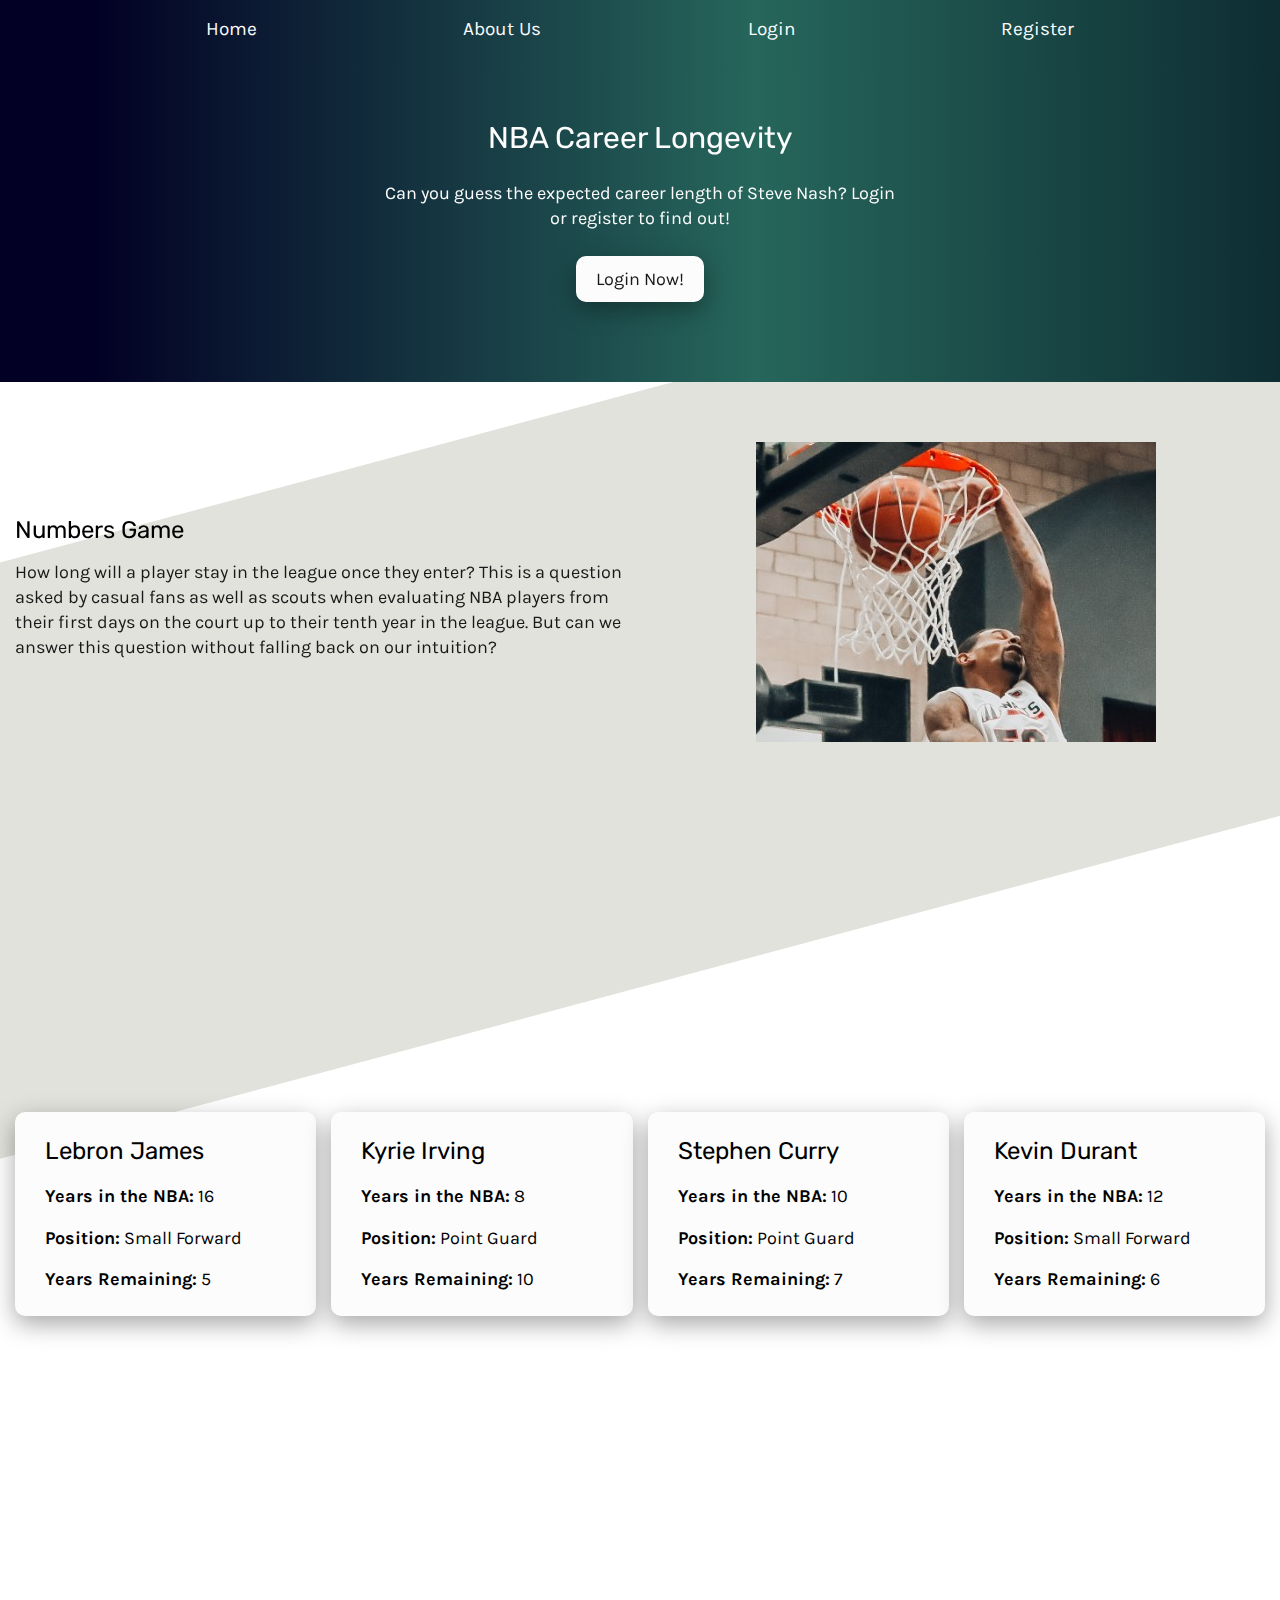
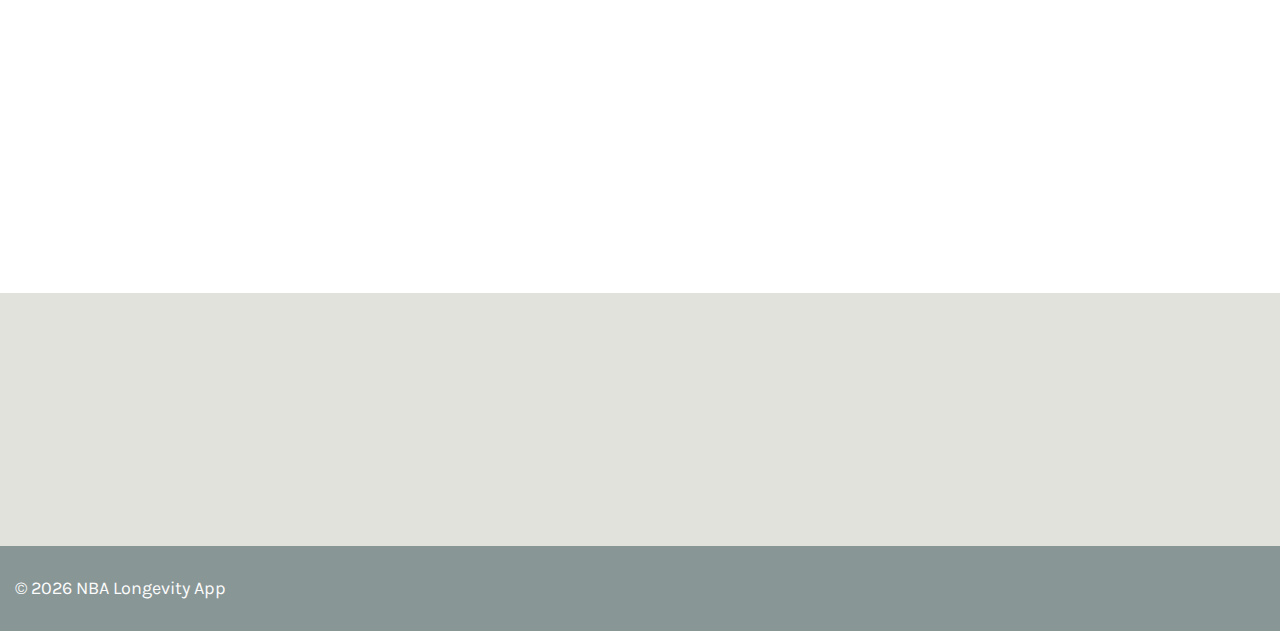
==== commit e786793e: "Added favicon to site." ====
--- a/index.html
+++ b/index.html
@@ -4,6 +4,13 @@
   <meta charset="UTF-8">
   <meta name="viewport" content="width=device-width, initial-scale=1.0">
   <meta http-equiv="X-UA-Compatible" content="ie=edge">
+  <link rel="apple-touch-icon" sizes="180x180" href="/apple-touch-icon.png">
+  <link rel="icon" type="image/png" sizes="32x32" href="/favicon-32x32.png">
+  <link rel="icon" type="image/png" sizes="16x16" href="/favicon-16x16.png">
+  <link rel="manifest" href="/site.webmanifest">
+  <link rel="mask-icon" href="/safari-pinned-tab.svg" color="#5bbad5">
+  <meta name="msapplication-TileColor" content="#da532c">
+  <meta name="theme-color" content="#ffffff">
   <title>NBA Career Longevity</title>
   <link href="https://fonts.googleapis.com/css?family=Karla:400,700|Rubik:400,700" rel="stylesheet">
   <link rel="stylesheet" href="https://use.fontawesome.com/releases/v5.8.1/css/all.css" integrity="sha384-50oBUHEmvpQ+1lW4y57PTFmhCaXp0ML5d60M1M7uH2+nqUivzIebhndOJK28anvf" crossorigin="anonymous">
--- a/css/index.css
+++ b/css/index.css
@@ -174,6 +174,24 @@
   max-width: 100%;
   height: auto;
 }
+.wrapper::before {
+  content: "";
+  display: block;
+  width: 170vw;
+  height: 45vw;
+  -webkit-transform: rotate(-15deg);
+  transform: rotate(-15deg);
+  background-color: #e0e2db;
+  position: absolute;
+  top: 30vw;
+  right: -40vw;
+  z-index: -1;
+}
+@media (max-width: 850px) {
+  .wrapper::before {
+    display: none;
+  }
+}
 .container {
   max-width: 1280px;
   width: 100%;
@@ -201,14 +219,16 @@
   justify-content: center;
   align-items: center;
 }
-.col-half {
-  width: 48%;
-  padding-right: 1%;
-}
-@media (max-width: 850px) {
+@supports not (display: grid) {
   .col-half {
-    width: 100%;
-    padding: 0 2%;
+    width: 48%;
+    padding-right: 1%;
+  }
+  @media (max-width: 850px) {
+    .col-half {
+      width: 100%;
+      padding: 0 2%;
+    }
   }
 }
 .nav-bar {
@@ -258,65 +278,6 @@
 .main-navigation a:hover::before {
   width: 100%;
 }
-.main-footer {
-  background: #889696;
-  padding: 3rem 0;
-}
-.main-footer .container {
-  display: flex;
-  align-items: center;
-  justify-content: space-between;
-}
-@media (max-width: 500px) {
-  .main-footer .container {
-    display: block;
-    max-width: 300px;
-    text-align: center;
-  }
-}
-.main-footer p {
-  color: #fcfcfc;
-  margin-bottom: 0;
-}
-@media (max-width: 500px) {
-  .main-footer p {
-    margin-bottom: 1.2rem;
-  }
-}
-.main-footer .social-icons {
-  display: inline-block;
-  margin: 0 2rem;
-  transition: 0.25s opacity cubic-bezier(0.63, 0.04, 0.42, 0.97);
-}
-.main-footer .social-icons:last-child {
-  margin-right: 0;
-}
-@media (max-width: 500px) {
-  .main-footer .social-icons:last-child {
-    margin-right: 2rem;
-  }
-}
-.main-footer .social-icons:hover {
-  opacity: 0.4;
-}
-.main-footer .social-icons i {
-  font-size: 1.9rem;
-  color: #fcfcfc;
-}
-.prefooter {
-  background: #e0e2db;
-  padding: 5rem 0 3rem;
-}
-.prefooter .container {
-  text-align: center;
-}
-.prefooter h2 {
-  margin-bottom: 2.5rem;
-}
-.prefooter p {
-  max-width: 690px;
-  margin: 0 auto 2.2rem;
-}
 .hero {
   background: linear-gradient(90deg, #020024 7%, #26665b 59%, #0e2d33 100%);
   padding: 0 0 8rem;
@@ -340,21 +301,6 @@
   text-align: center;
   margin: 0 auto 2.5rem;
   line-height: 1.4;
-}
-.alternating-content {
-  margin: 6rem 0 4rem;
-}
-.alternating-content .col-half:last-child {
-  margin-left: 3%;
-}
-@media (max-width: 850px) {
-  .alternating-content .col-half:last-child {
-    margin-top: 2rem;
-    margin-left: 0;
-  }
-}
-.alternating-content h2 {
-  margin-bottom: 1.5rem;
 }
 .button {
   text-decoration: none;
@@ -378,6 +324,97 @@
   background: #fcfcfc;
   color: #191919;
 }
+.button--green {
+  background: #26645a;
+  color: #fcfcfc;
+}
+.main-footer {
+  background: #889696;
+  padding: 3rem 0;
+}
+.main-footer .container {
+  display: flex;
+  align-items: center;
+  justify-content: space-between;
+}
+@media (max-width: 500px) {
+  .main-footer .container {
+    display: block;
+    max-width: 300px;
+    text-align: center;
+  }
+}
+.main-footer p {
+  color: #fcfcfc;
+  margin-bottom: 0;
+}
+@media (max-width: 500px) {
+  .main-footer p {
+    margin-bottom: 1.2rem;
+  }
+}
+.main-footer .social-icons {
+  display: inline-block;
+  margin: 0 2rem;
+  transition: 0.25s opacity cubic-bezier(0.63, 0.04, 0.42, 0.97);
+}
+.main-footer .social-icons:last-child {
+  margin-right: 0;
+}
+@media (max-width: 500px) {
+  .main-footer .social-icons:last-child {
+    margin-right: 2rem;
+  }
+}
+.main-footer .social-icons:hover {
+  opacity: 0.4;
+}
+.main-footer .social-icons i {
+  font-size: 1.9rem;
+  color: #fcfcfc;
+}
+.prefooter {
+  background: #e0e2db;
+  padding: 5rem 0 3rem;
+}
+.prefooter .container {
+  text-align: center;
+}
+.prefooter h2 {
+  margin-bottom: 2.5rem;
+}
+.prefooter p {
+  max-width: 690px;
+  margin: 0 auto 2.2rem;
+}
+.alternating-content {
+  margin: 6rem 0 4rem;
+}
+@supports (display: grid) {
+  .alternating-content .container {
+    display: grid;
+    grid-template-columns: 1fr 1fr;
+    grid-gap: 15px;
+  }
+  @media (max-width: 850px) {
+    .alternating-content .container {
+      grid-template-columns: 1fr;
+    }
+  }
+}
+@media (max-width: 850px) {
+  .alternating-content .col-half:last-child {
+    margin-top: 2rem;
+  }
+}
+@supports not (display: grid) {
+  .alternating-content .col-half:last-child {
+    margin-left: 3%;
+  }
+}
+.alternating-content h2 {
+  margin-bottom: 1.5rem;
+}
 .middle-content {
   margin: 8rem 0 10rem;
 }
@@ -402,31 +439,52 @@
     margin: 3rem 0 5rem;
   }
 }
-.cards .container {
-  display: flex;
-  flex-wrap: wrap;
-  justify-content: space-between;
+@supports (display: grid) {
+  .cards .container {
+    display: grid;
+    grid-template-columns: repeat(4, 1fr);
+    grid-gap: 15px;
+  }
+  @media (max-width: 850px) {
+    .cards .container {
+      grid-template-columns: repeat(2, 1fr);
+    }
+  }
+  @media (max-width: 500px) {
+    .cards .container {
+      grid-template-columns: 1fr;
+    }
+  }
+}
+@supports not (display: grid) {
+  .cards .container {
+    display: flex;
+    flex-wrap: wrap;
+    justify-content: space-between;
+  }
+  .cards .card {
+    max-width: 25%;
+  }
+  @media (max-width: 1015px) {
+    .cards .card {
+      max-width: 48%;
+      width: 50%;
+    }
+  }
+  @media (max-width: 850px) {
+    .cards .card {
+      max-width: 100%;
+      width: 100%;
+      margin-bottom: 2.5rem;
+    }
+  }
 }
 .cards .card {
-  background: #e0e2db;
+  background: #fcfcfc;
   padding: 2.5rem 3rem;
   border-radius: 1rem;
   box-shadow: 0 8px 24px 0 rgba(0, 0, 0, 0.35);
-  max-width: 25%;
   margin-bottom: 1.5rem;
-}
-@media (max-width: 1015px) {
-  .cards .card {
-    max-width: 48%;
-    width: 50%;
-  }
-}
-@media (max-width: 850px) {
-  .cards .card {
-    max-width: 100%;
-    width: 100%;
-    margin-bottom: 2.5rem;
-  }
 }
 .cards .card h3 {
   font-size: 2.4rem;
@@ -456,7 +514,7 @@
   justify-content: space-evenly;
 }
 .team-members .team-member {
-  background: #e0e2db;
+  background: #fcfcfc;
   padding: 2rem;
   margin: 1.5rem 0;
   box-shadow: 0 8px 24px 0 rgba(0, 0, 0, 0.35);
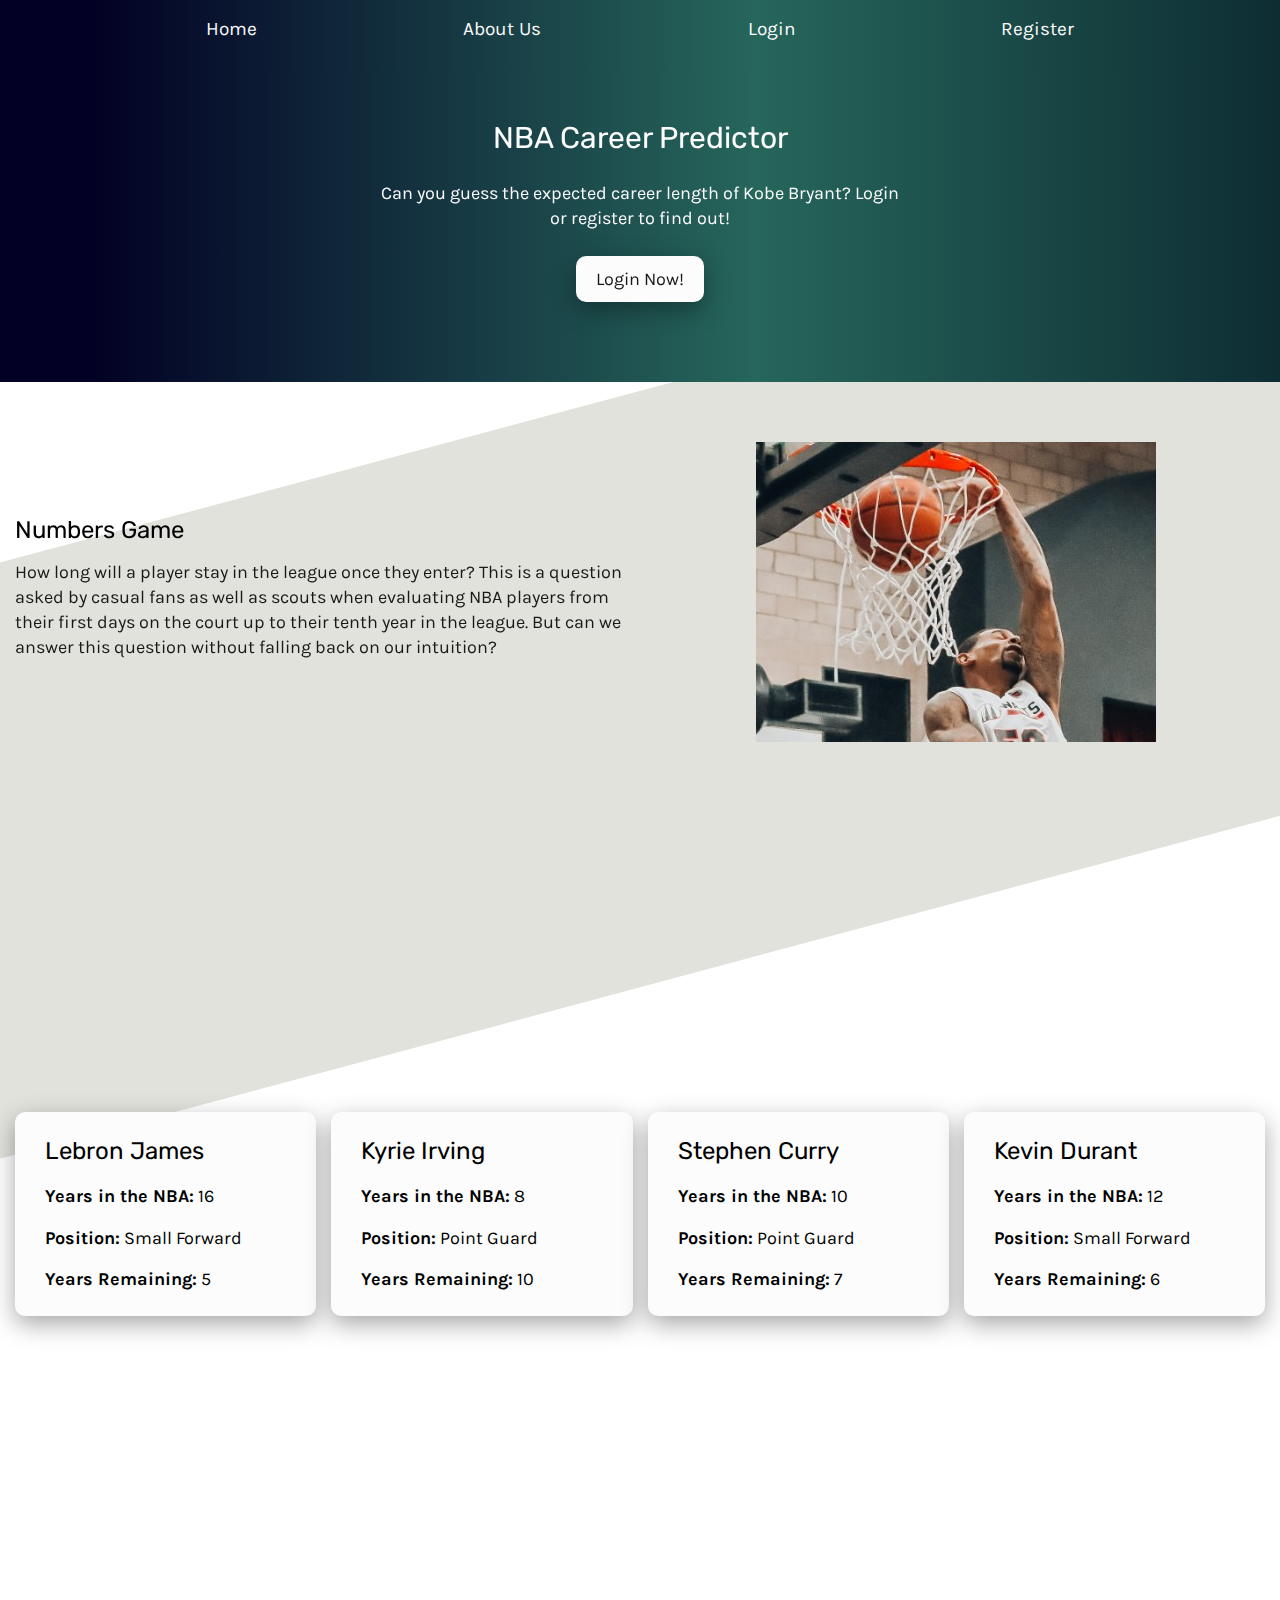
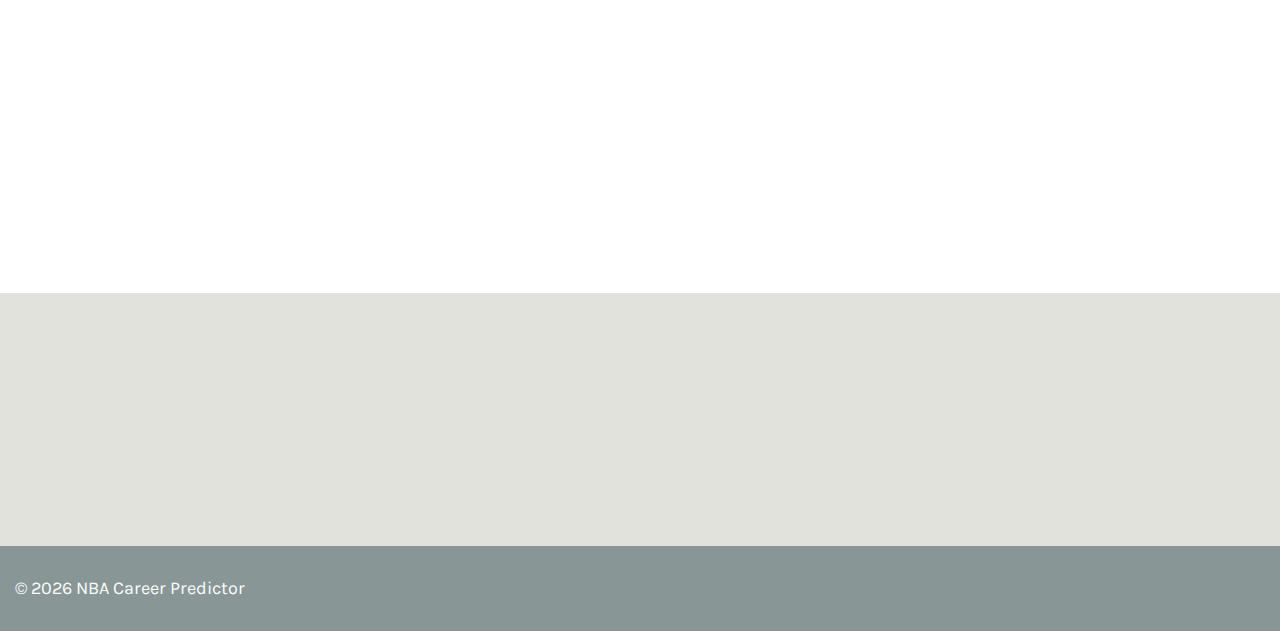
==== commit bdddc482: "Updated site title and hero title to match react app." ====
--- a/index.html
+++ b/index.html
@@ -1,100 +1,106 @@
 <!DOCTYPE html>
 <html lang="en">
+
 <head>
-  <meta charset="UTF-8">
-  <meta name="viewport" content="width=device-width, initial-scale=1.0">
-  <meta http-equiv="X-UA-Compatible" content="ie=edge">
-  <link rel="apple-touch-icon" sizes="180x180" href="/apple-touch-icon.png">
-  <link rel="icon" type="image/png" sizes="32x32" href="/favicon-32x32.png">
-  <link rel="icon" type="image/png" sizes="16x16" href="/favicon-16x16.png">
-  <link rel="manifest" href="/site.webmanifest">
-  <link rel="mask-icon" href="/safari-pinned-tab.svg" color="#5bbad5">
-  <meta name="msapplication-TileColor" content="#da532c">
-  <meta name="theme-color" content="#ffffff">
-  <title>NBA Career Longevity</title>
-  <link href="https://fonts.googleapis.com/css?family=Karla:400,700|Rubik:400,700" rel="stylesheet">
-  <link rel="stylesheet" href="https://use.fontawesome.com/releases/v5.8.1/css/all.css" integrity="sha384-50oBUHEmvpQ+1lW4y57PTFmhCaXp0ML5d60M1M7uH2+nqUivzIebhndOJK28anvf" crossorigin="anonymous">
-  <link href="https://unpkg.com/aos@2.3.1/dist/aos.css" rel="stylesheet">
+    <meta charset="UTF-8">
+    <meta name="viewport" content="width=device-width, initial-scale=1.0">
+    <meta http-equiv="X-UA-Compatible" content="ie=edge">
+    <link rel="apple-touch-icon" sizes="180x180" href="/apple-touch-icon.png">
+    <link rel="icon" type="image/png" sizes="32x32" href="/favicon-32x32.png">
+    <link rel="icon" type="image/png" sizes="16x16" href="/favicon-16x16.png">
+    <link rel="manifest" href="/site.webmanifest">
+    <link rel="mask-icon" href="/safari-pinned-tab.svg" color="#5bbad5">
+    <meta name="msapplication-TileColor" content="#da532c">
+    <meta name="theme-color" content="#ffffff">
+    <title>NBA Career Predictor</title>
+    <link href="https://fonts.googleapis.com/css?family=Karla:400,700|Rubik:400,700" rel="stylesheet">
+    <link rel="stylesheet" href="https://use.fontawesome.com/releases/v5.8.1/css/all.css" integrity="sha384-50oBUHEmvpQ+1lW4y57PTFmhCaXp0ML5d60M1M7uH2+nqUivzIebhndOJK28anvf" crossorigin="anonymous">
+    <link href="https://unpkg.com/aos@2.3.1/dist/aos.css" rel="stylesheet">
 
-  <link rel="stylesheet" href="css/index.css">
+    <link rel="stylesheet" href="css/index.css">
 </head>
+
 <body>
-  <div class="wrapper">
-    <section class="hero">
-      <header class="nav-bar">
-          <nav class="main-navigation">
-          </nav>
-      </header>
-      <div class="hero--content" data-aos="zoom-in-down">
-        <h1>NBA Career Longevity</h1>
-        <p>Can you guess the expected career length of <span class="random-player">Lebron James</span>? Login or register to find out!</p>
-        <a class="button button--white" href="https://nbacp.netlify.com/login">Login Now!</a>    
-      </div>
-    </section>
+    <div class="wrapper">
+        <section class="hero">
+            <header class="nav-bar">
+                <nav class="main-navigation">
+                </nav>
+            </header>
+            <div class="hero--content" data-aos="zoom-in-down">
+                <h1>NBA Career Predictor</h1>
+                <p>Can you guess the expected career length of <span class="random-player">Lebron James</span>? Login or register to find out!</p>
+                <a class="button button--white" href="https://nbacp.netlify.com/login">Login Now!</a>
+            </div>
+        </section>
 
-    <section class="alternating-content">
-      <div class="container align-center">
-        <div class="col-half" data-aos="fade-right" data-aos-duration="600" data-aos-easing="ease-in-cubic">
-          <h2>Numbers Game</h2>
-          <p>How long will a player stay in the league once they enter? This is a question asked by casual fans as well as scouts when evaluating NBA players from their first days on the court up to their tenth year in the league. But can we answer this question without falling back on our intuition?</p>
-        </div>
-        <div class="col-half col-img" data-aos="fade-left" data-aos-duration="600" data-aos-easing="ease-in-cubic">
-          <img src="img/basketball-pic-cropped.jpg" alt="Player dunking basketball">
-        </div>
-      </div>
-    </section>
-  
+        <section class="alternating-content">
+            <div class="container align-center">
+                <div class="col-half" data-aos="fade-right" data-aos-duration="600" data-aos-easing="ease-in-cubic">
+                    <h2>Numbers Game</h2>
+                    <p>How long will a player stay in the league once they enter? This is a question asked by casual fans as well as scouts when evaluating NBA players from their first days on the court up to their tenth year in the league. But can we answer
+                        this question without falling back on our intuition?</p>
+                </div>
+                <div class="col-half col-img" data-aos="fade-left" data-aos-duration="600" data-aos-easing="ease-in-cubic">
+                    <img src="img/basketball-pic-cropped.jpg" alt="Player dunking basketball">
+                </div>
+            </div>
+        </section>
 
-    <section class="middle-content">
-      <div class="container" data-aos="zoom-in-up">
-        <div class="text-content">
-          <h2>Forecasting Super Stars</h2>
-          <p>If given the measurements and production of a player like Steph Curry, can a reliable model be created to estimate if Steph will be active and productive in the NBA five years from now? Although nothing is certain in the realm of sports (why watch if every result is determined), our model can reliably predict the longevity of any player in the NBA. Check out some popular examples below.</p>
-        </div>
-      </div>
-    </section>
 
-    <section class="cards">
-      <div class="container">
-      </div>
-    </section>
+        <section class="middle-content">
+            <div class="container" data-aos="zoom-in-up">
+                <div class="text-content">
+                    <h2>Forecasting Super Stars</h2>
+                    <p>If given the measurements and production of a player like Steph Curry, can a reliable model be created to estimate if Steph will be active and productive in the NBA five years from now? Although nothing is certain in the realm of sports
+                        (why watch if every result is determined), our model can reliably predict the longevity of any player in the NBA. Check out some popular examples below.</p>
+                </div>
+            </div>
+        </section>
 
-    <section class="alternating-content">
-      <div class="container align-center">
-        <div class="col-half col-img" data-aos="fade-left" data-aos-duration="600" data-aos-easing="ease-in-cubic">
-          <img src="img/basketball-swoosh-cropped.jpg" alt="Basketball entering hoop" class="max-400">
-        </div>
-        <div class="col-half" data-aos="fade-right" data-aos-duration="600" data-aos-easing="ease-in-cubic">
-          <h2>Win Your Fantasy League</h2>
-          <p>How do you beat your friends in fantasy league year after year? Answer: by leveraging our data sets and predictive models to give you an edge over the competition. Our models can give you insight into all of your draft picks this year. For example, should you do whatever is necessary to draft Zion Williamson next year? Or should you save your first round pick for another under the radar player (think Steph Curry)?</p>
-        </div>
-      </div>
-    </section>
+        <section class="cards">
+            <div class="container">
+            </div>
+        </section>
 
-    <section class="prefooter">
-      <div class="container" data-aos="zoom-out-up">
-        <h2>Search Any Player!</h2>
-          <p>What are you waiting for? Login now to see if Kyle Korver will be in the league two years from now.</p>
-          <a href="https://nbacp.netlify.com/login" class="button button--white" type="submit">Login Now</a>
-      </div>
-    </section>
+        <section class="alternating-content">
+            <div class="container align-center">
+                <div class="col-half col-img" data-aos="fade-left" data-aos-duration="600" data-aos-easing="ease-in-cubic">
+                    <img src="img/basketball-swoosh-cropped.jpg" alt="Basketball entering hoop" class="max-400">
+                </div>
+                <div class="col-half" data-aos="fade-right" data-aos-duration="600" data-aos-easing="ease-in-cubic">
+                    <h2>Win Your Fantasy League</h2>
+                    <p>How do you beat your friends in fantasy league year after year? Answer: by leveraging our data sets and predictive models to give you an edge over the competition. Our models can give you insight into all of your draft picks this year.
+                        For example, should you do whatever is necessary to draft Zion Williamson next year? Or should you save your first round pick for another under the radar player (think Steph Curry)?</p>
+                </div>
+            </div>
+        </section>
 
-    <footer class="main-footer">
-      <div class="container">
-        <div>
-          <p>&copy; <span class="year"></span> NBA Longevity App</p>
-        </div>
-        <div>
-          <a class="social-icons" href="https://www.facebook.com/sharer.php?u=https%3A%2F%2Fnbacareerlength.netlify.com%2F" target="_blank"><i class="fab fa-facebook"></i></a>
-          <a class="social-icons" href="https://twitter.com/intent/tweet?text=Predict Career Stats of NBA Players.&hashtags=nba,data" target="_blank"><i class="fab fa-twitter"></i></a>
-        </div>
-      </div>
-    </footer>
-</div>
+        <section class="prefooter">
+            <div class="container" data-aos="zoom-out-up">
+                <h2>Search Any Player!</h2>
+                <p>What are you waiting for? Login now to see if Kyle Korver will be in the league two years from now.</p>
+                <a href="https://nbacp.netlify.com/login" class="button button--white" type="submit">Login Now</a>
+            </div>
+        </section>
 
-<script src="https://unpkg.com/aos@2.3.1/dist/aos.js"></script>
-<script src="/js/index.js"></script>
-<script src="/js/player-data.js"></script>
-<script src="/js/random-name.js"></script>
+        <footer class="main-footer">
+            <div class="container">
+                <div>
+                    <p>&copy; <span class="year"></span> NBA Career Predictor</p>
+                </div>
+                <div>
+                    <a class="social-icons" href="https://www.facebook.com/sharer.php?u=https%3A%2F%2Fnbacareerlength.netlify.com%2F" target="_blank"><i class="fab fa-facebook"></i></a>
+                    <a class="social-icons" href="https://twitter.com/intent/tweet?text=Predict Career Stats of NBA Players.&hashtags=nba,data" target="_blank"><i class="fab fa-twitter"></i></a>
+                </div>
+            </div>
+        </footer>
+    </div>
+
+    <script src="https://unpkg.com/aos@2.3.1/dist/aos.js"></script>
+    <script src="/js/index.js"></script>
+    <script src="/js/player-data.js"></script>
+    <script src="/js/random-name.js"></script>
 </body>
+
 </html>--- a/css/index.css
+++ b/css/index.css
@@ -174,6 +174,10 @@
   max-width: 100%;
   height: auto;
 }
+.wrapper {
+  position: relative;
+  overflow: hidden;
+}
 .wrapper::before {
   content: "";
   display: block;
